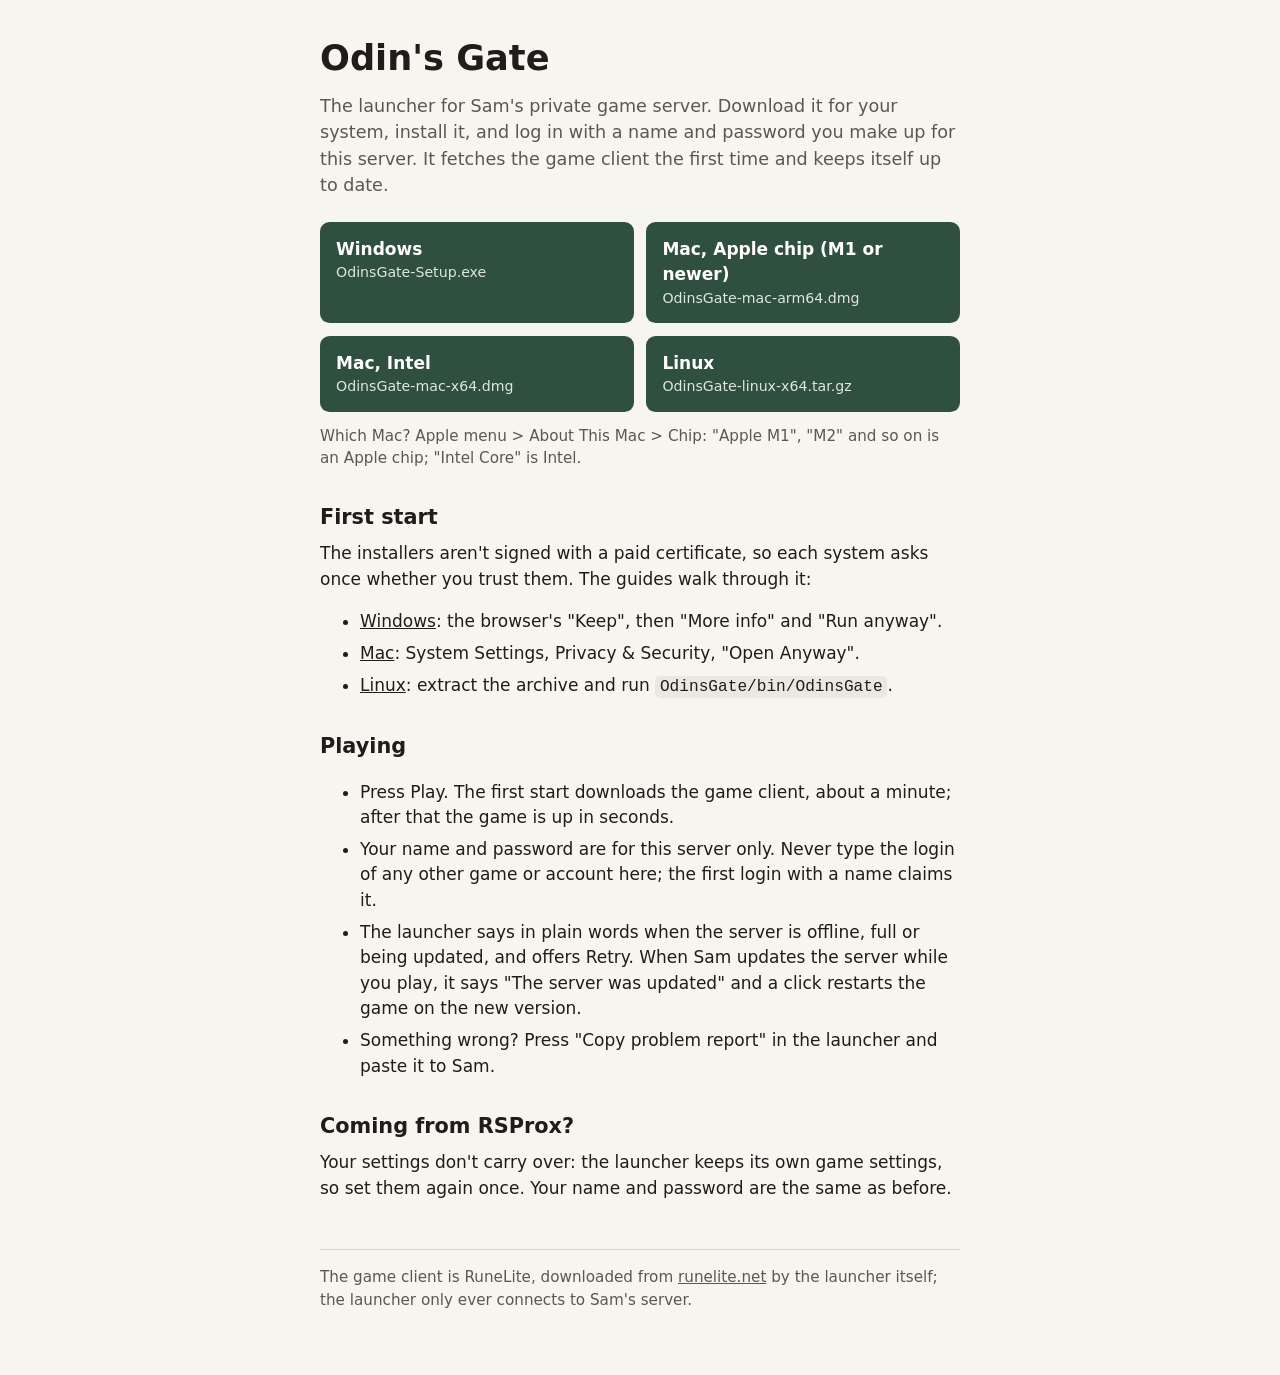
==== docs/index.html @ f4064ebd "Friend download page and guides: docs/ for GitHub Pages, one button per system, a guide each, held b" ====
<!doctype html>
<html lang="en">
<head>
<meta charset="utf-8">
<meta name="viewport" content="width=device-width, initial-scale=1">
<title>Odin's Gate</title>
<link rel="stylesheet" href="style.css">
</head>
<body>
<main>
<h1>Odin's Gate</h1>
<p class="lead">The launcher for Sam's private game server. Download it for your system, install it, and log in with a
name and password you make up for this server. It fetches the game client the first time and keeps itself up to
date.</p>

<section class="downloads">
<a class="button" href="https://github.com/SamSjosten/OSRSPS/releases/latest/download/OdinsGate-Setup.exe"><span>Windows</span><small>OdinsGate-Setup.exe</small></a>
<a class="button" href="https://github.com/SamSjosten/OSRSPS/releases/latest/download/OdinsGate-mac-arm64.dmg"><span>Mac, Apple chip (M1 or newer)</span><small>OdinsGate-mac-arm64.dmg</small></a>
<a class="button" href="https://github.com/SamSjosten/OSRSPS/releases/latest/download/OdinsGate-mac-x64.dmg"><span>Mac, Intel</span><small>OdinsGate-mac-x64.dmg</small></a>
<a class="button" href="https://github.com/SamSjosten/OSRSPS/releases/latest/download/OdinsGate-linux-x64.tar.gz"><span>Linux</span><small>OdinsGate-linux-x64.tar.gz</small></a>
</section>
<p class="hint">Which Mac? Apple menu &gt; About This Mac &gt; Chip: "Apple M1", "M2" and so on is an Apple chip;
"Intel Core" is Intel.</p>

<h2>First start</h2>
<p>The installers aren't signed with a paid certificate, so each system asks once whether you trust them. The guides
walk through it:</p>
<ul>
<li><a href="windows.html">Windows</a>: the browser's "Keep", then "More info" and "Run anyway".</li>
<li><a href="mac.html">Mac</a>: System Settings, Privacy &amp; Security, "Open Anyway".</li>
<li><a href="linux.html">Linux</a>: extract the archive and run <code>OdinsGate/bin/OdinsGate</code>.</li>
</ul>

<h2>Playing</h2>
<ul>
<li>Press Play. The first start downloads the game client, about a minute; after that the game is up in seconds.</li>
<li>Your name and password are for this server only. Never type the login of any other game or account here; the
first login with a name claims it.</li>
<li>The launcher says in plain words when the server is offline, full or being updated, and offers Retry. When Sam
updates the server while you play, it says "The server was updated" and a click restarts the game on the new
version.</li>
<li>Something wrong? Press "Copy problem report" in the launcher and paste it to Sam.</li>
</ul>

<h2>Coming from RSProx?</h2>
<p>Your settings don't carry over: the launcher keeps its own game settings, so set them again once. Your name and
password are the same as before.</p>

<footer>The game client is RuneLite, downloaded from <a href="https://runelite.net">runelite.net</a> by the
launcher itself; the launcher only ever connects to Sam's server.</footer>
</main>
</body>
</html>
---- docs/style.css ----
/* The friend download page and its guides: one small stylesheet, no scripts, readable on a phone. */
:root {
	--bg: #f7f5f0;
	--ink: #1f1d1a;
	--muted: #5c574f;
	--line: #d9d4ca;
	--button: #2f4f3f;
	--button-ink: #ffffff;
	--code: #ece8df;
}
@media (prefers-color-scheme: dark) {
	:root {
		--bg: #1b1a18;
		--ink: #ece8df;
		--muted: #a8a295;
		--line: #3a3732;
		--button: #6fae8f;
		--button-ink: #10140f;
		--code: #2a2825;
	}
}
* { box-sizing: border-box; }
body {
	margin: 0;
	background: var(--bg);
	color: var(--ink);
	font: 17px/1.5 system-ui, -apple-system, "Segoe UI", Roboto, sans-serif;
}
main { max-width: 42rem; margin: 0 auto; padding: 2rem 1rem 4rem; }
h1 { font-size: 2.2rem; margin: 0 0 0.5rem; }
h2 { font-size: 1.3rem; margin: 2rem 0 0.5rem; }
p, li { margin: 0.4rem 0; }
.lead { font-size: 1.1rem; color: var(--muted); }
.downloads { display: grid; grid-template-columns: repeat(auto-fit, minmax(14rem, 1fr)); gap: 0.8rem; margin: 1.5rem 0 0.8rem; }
.button {
	display: block;
	padding: 0.9rem 1rem;
	border-radius: 0.6rem;
	background: var(--button);
	color: var(--button-ink);
	text-decoration: none;
}
.button span { display: block; font-weight: 600; }
.button small { display: block; opacity: 0.85; }
.hint { color: var(--muted); font-size: 0.95rem; }
code { background: var(--code); padding: 0.1rem 0.3rem; border-radius: 0.3rem; font-size: 0.95em; }
pre { background: var(--code); padding: 0.8rem; border-radius: 0.5rem; overflow-x: auto; }
pre code { background: none; padding: 0; }
nav { font-size: 0.95rem; color: var(--muted); }
footer { margin-top: 3rem; padding-top: 1rem; border-top: 1px solid var(--line); color: var(--muted); font-size: 0.95rem; }
a { color: inherit; }
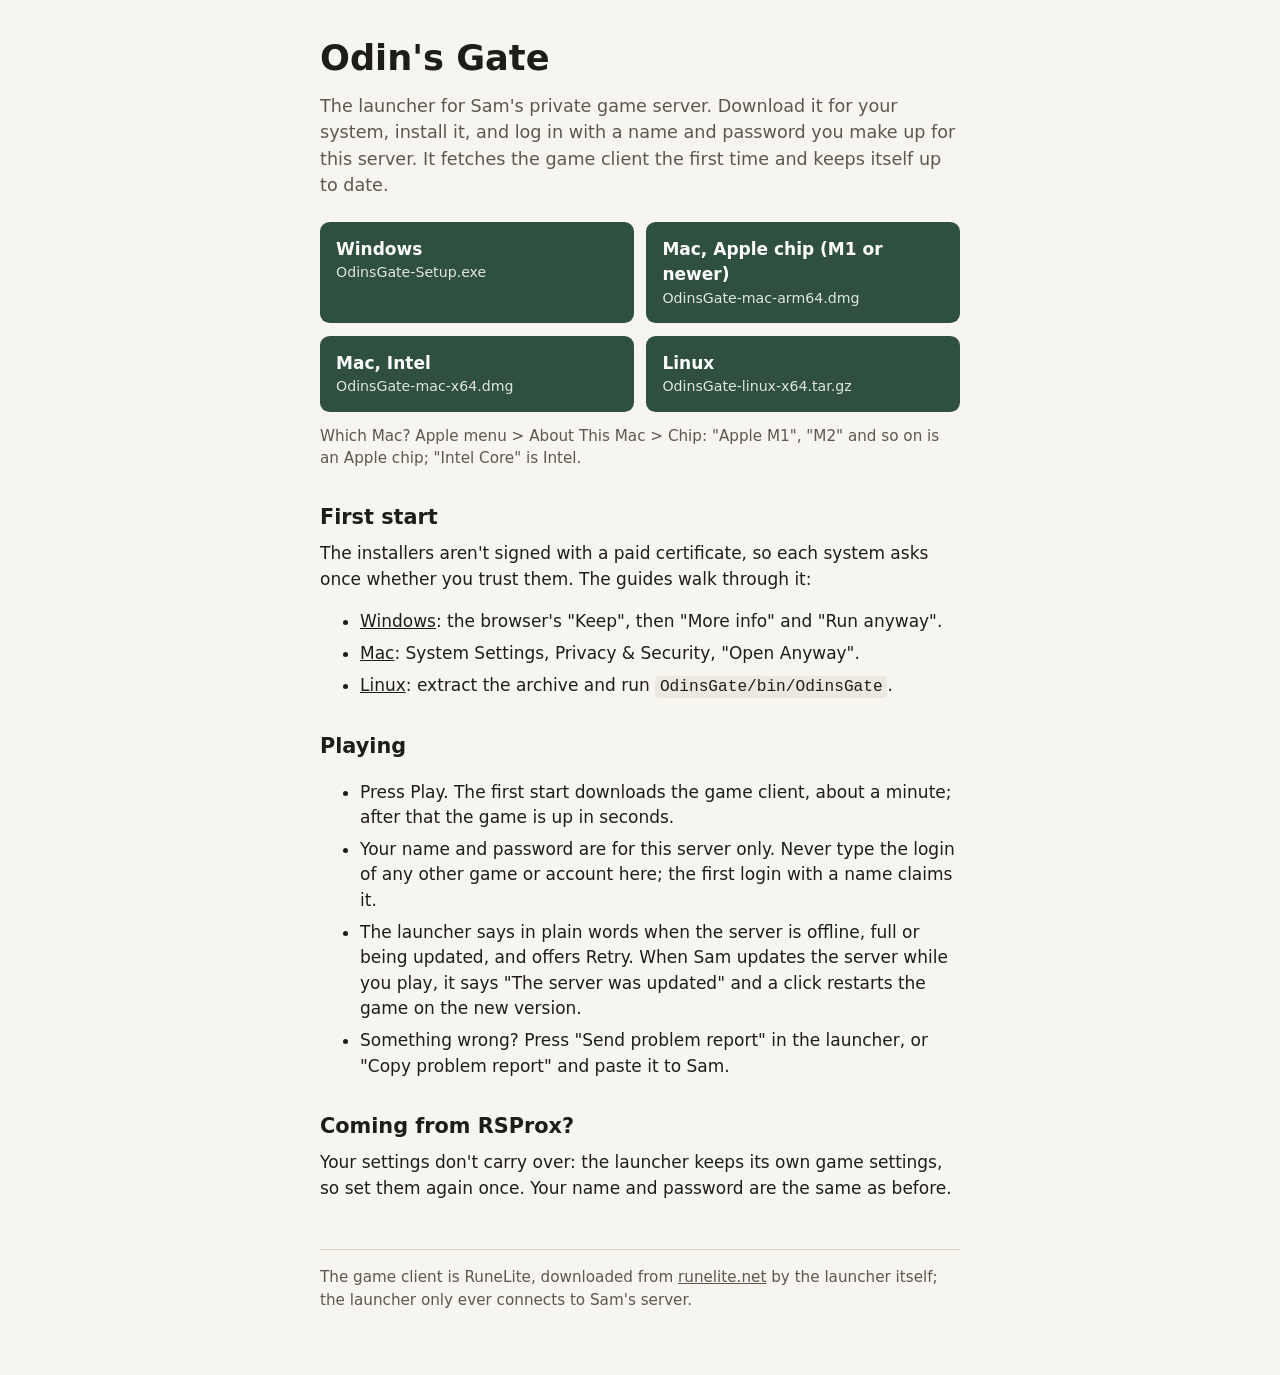
==== commit e7a3f93a: "Launcher 1.0.5: Send problem report A second button beside "Copy problem report" asks in a small box" ====
--- a/docs/index.html
+++ b/docs/index.html
@@ -14,10 +14,10 @@
 date.</p>
 
 <section class="downloads">
-<a class="button" href="https://github.com/SamSjosten/OSRSPS/releases/latest/download/OdinsGate-Setup.exe"><span>Windows</span><small>OdinsGate-Setup.exe</small></a>
-<a class="button" href="https://github.com/SamSjosten/OSRSPS/releases/latest/download/OdinsGate-mac-arm64.dmg"><span>Mac, Apple chip (M1 or newer)</span><small>OdinsGate-mac-arm64.dmg</small></a>
-<a class="button" href="https://github.com/SamSjosten/OSRSPS/releases/latest/download/OdinsGate-mac-x64.dmg"><span>Mac, Intel</span><small>OdinsGate-mac-x64.dmg</small></a>
-<a class="button" href="https://github.com/SamSjosten/OSRSPS/releases/latest/download/OdinsGate-linux-x64.tar.gz"><span>Linux</span><small>OdinsGate-linux-x64.tar.gz</small></a>
+<a class="button" href="https://github.com/SamSjosten/OdinsGate/releases/latest/download/OdinsGate-Setup.exe"><span>Windows</span><small>OdinsGate-Setup.exe</small></a>
+<a class="button" href="https://github.com/SamSjosten/OdinsGate/releases/latest/download/OdinsGate-mac-arm64.dmg"><span>Mac, Apple chip (M1 or newer)</span><small>OdinsGate-mac-arm64.dmg</small></a>
+<a class="button" href="https://github.com/SamSjosten/OdinsGate/releases/latest/download/OdinsGate-mac-x64.dmg"><span>Mac, Intel</span><small>OdinsGate-mac-x64.dmg</small></a>
+<a class="button" href="https://github.com/SamSjosten/OdinsGate/releases/latest/download/OdinsGate-linux-x64.tar.gz"><span>Linux</span><small>OdinsGate-linux-x64.tar.gz</small></a>
 </section>
 <p class="hint">Which Mac? Apple menu &gt; About This Mac &gt; Chip: "Apple M1", "M2" and so on is an Apple chip;
 "Intel Core" is Intel.</p>
@@ -39,7 +39,7 @@
 <li>The launcher says in plain words when the server is offline, full or being updated, and offers Retry. When Sam
 updates the server while you play, it says "The server was updated" and a click restarts the game on the new
 version.</li>
-<li>Something wrong? Press "Copy problem report" in the launcher and paste it to Sam.</li>
+<li>Something wrong? Press "Send problem report" in the launcher, or "Copy problem report" and paste it to Sam.</li>
 </ul>
 
 <h2>Coming from RSProx?</h2>
